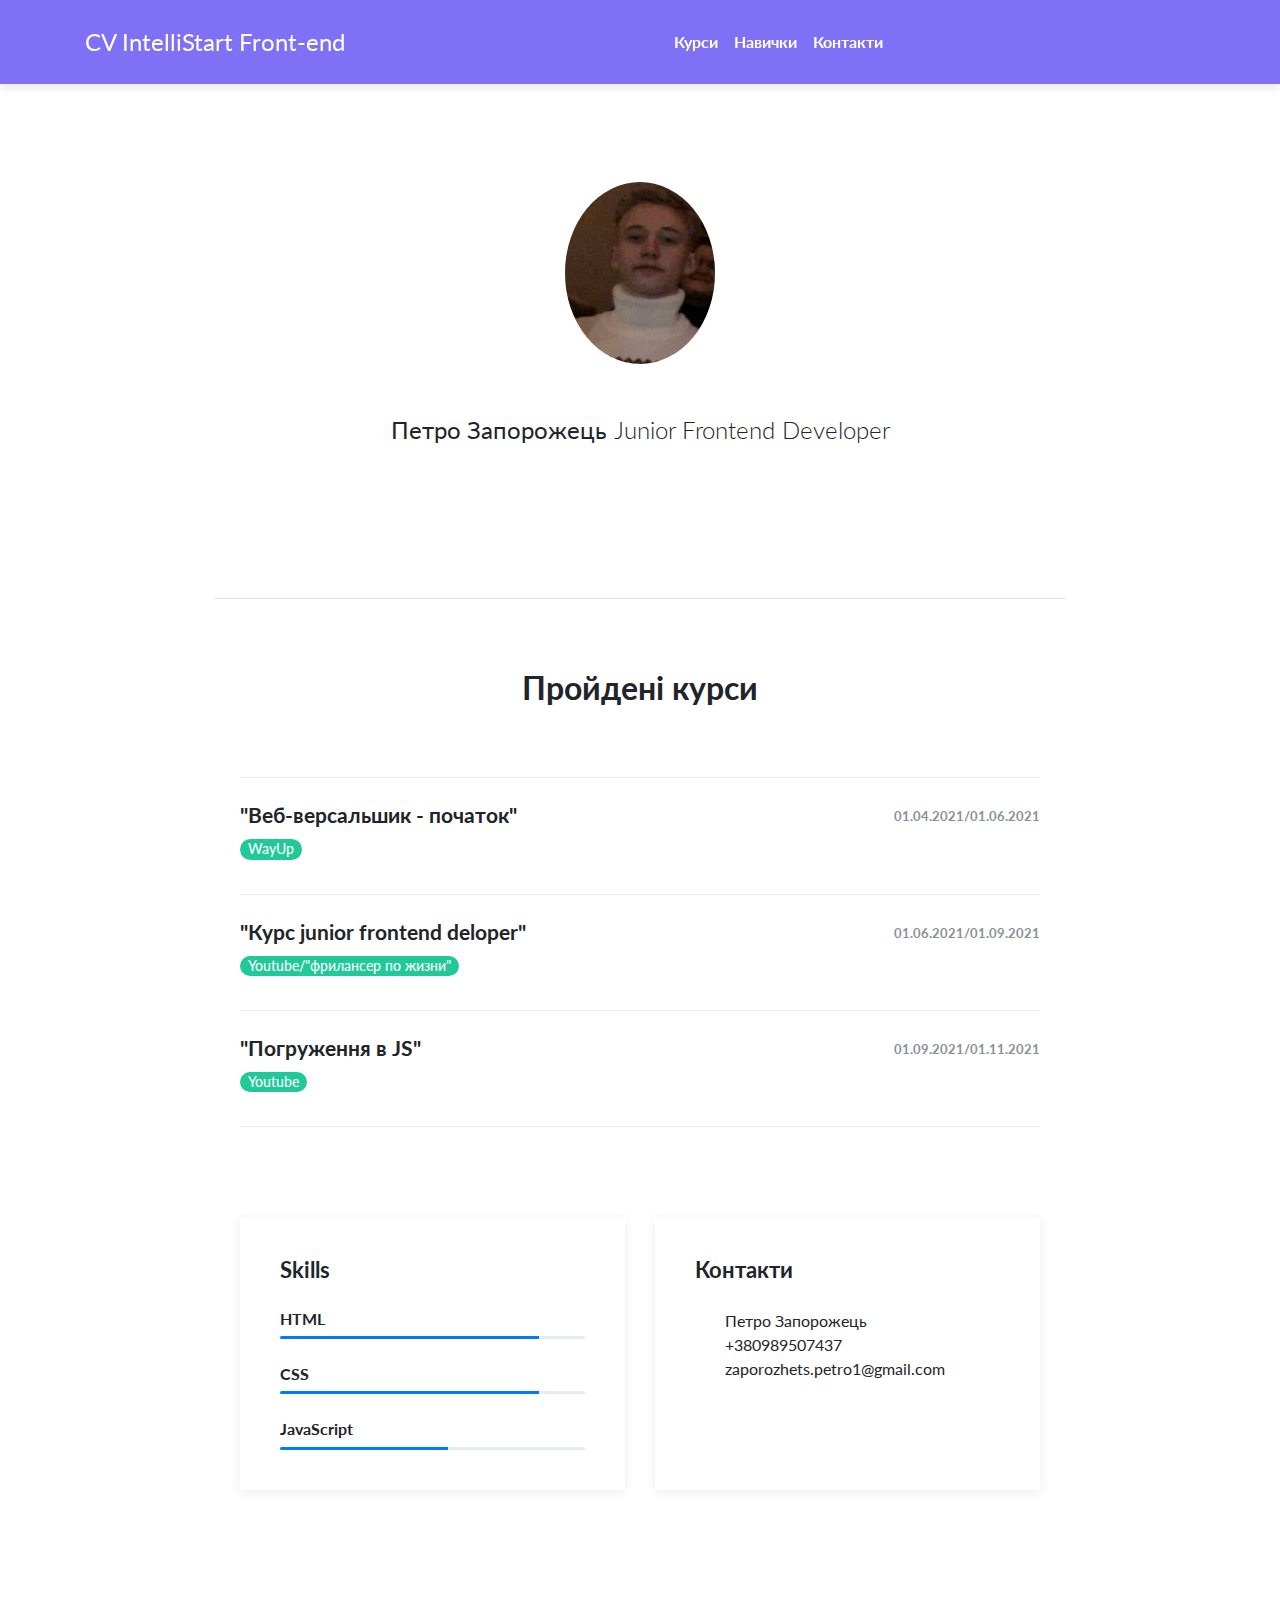
==== index/index.html @ f572585e "Add files via upload" ====
<!DOCTYPE html>
<html>
  <head>
    <meta charset="utf-8">
    <meta name="viewport" content="width=device-width, initial-scale=1">
    <title>cv petro zaporozhets</title>
    <link rel="stylesheet" href="https://maxcdn.bootstrapcdn.com/bootstrap/4.0.0/css/bootstrap.min.css">
    <link rel="stylesheet" href="https://code.ionicframework.com/ionicons/2.0.1/css/ionicons.min.css">
    <link rel="stylesheet" type="text/css" href="css/style.css">
  </head>
  <body>
   <nav class="navbar fixed-top navbar-expand-lg navbar-dark page-navbar gradient">
      <div class="container">
        <a class="navbar-brand logo" href="#">CV IntelliStart Front-end</a>
        <button class="navbar-toggler" type="button" data-toggle="collapse" data-target="#navbarNav" aria-controls="navbarNav" aria-expanded="false" aria-label="Toggle navigation">
          <span class="navbar-toggler-icon"></span>
        </button>
        <div class="collapse navbar-collapse" id="navbarNav">
            <ul class="navbar-nav mx-auto">
              <li class="nav-item item">
                <li class="nav-item item">
                    <a class="nav-link" href="#education">Курси</a>
                </li>
                <li class="nav-item item">
                  <a class="nav-link" href="#skills">Навички</a>
                </li>
                <li class="nav-item item">
                    <a class="nav-link" href="#hobbies">Контакти</a>
                </li>
              </li>
            </ul>
          </div>
      </div>
    </nav>
    <main class="page cv-page">
      <section class="cv-block block-intro border-bottom">
        <div class="container">
          <div class="avatar">
            <img class="img-fluid rounded-circle" src="img/photo.png">
          </div>
          <p><strong>Петро Запорожець</strong> Junior Frontend Developer</p>
        </div>
      </section>
      <section class="cv-block info">
        <div class="container">
          <div class="education group" id="education">
            <h2 class="text-center">Пройдені курси</h2>
            <div class="item">
              <div class="row">
                <div class="col-md-6">
                  <h3>"Веб-версальшик - початок"</h3>
                  <h4 class="organization">WayUp</h4>
                </div>
                <div class="col-md-6">
                  <time class="period">01.04.2021/01.06.2021</time>
                </div>
              </div>
              <p class="text-muted"></p>
            </div>
            <div class="item">
              <div class="row">
                <div class="col-md-6">
                  <h3>"Курс junior frontend deloper"</h3>
                  <h4 class="organization">Youtube/"фрилансер по жизни"</h4>
                </div>
                <div class="col-md-6">
                  <time class="period">01.06.2021/01.09.2021</time>
                </div>
              </div>
              <p class="text-muted"></p>
            </div>
              <div class="item">
              <div class="row">
                <div class="col-md-6">
                  <h3>"Погруження в JS"</h3>
                  <h4 class="organization">Youtube</h4>
                </div>
                <div class="col-md-6">
                  <time class="period">01.09.2021/01.11.2021</time>
                </div>
              </div>
              <p class="text-muted"></p>
            </div>
          </div>
          <div class="group" id="skills">
            <div class="row">
              <div class="col-md-6">
                <div class="skills info-card">
                  <h2>Skills</h2>
                  <h3>HTML</h3>
                  <div class="progress">
                    <div class="progress-bar" role="progressbar" aria-valuenow="70"
                    aria-valuemin="0" aria-valuemax="100" style="width:85%">
                    </div>
                  </div>
                  <h3>CSS</h3>
                  <div class="progress">
                    <div class="progress-bar" role="progressbar" aria-valuenow="70"
                    aria-valuemin="0" aria-valuemax="100" style="width:85%">
                    </div>
                  </div>
                  <h3>JavaScript</h3>
                  <div class="progress">
                    <div class="progress-bar" role="progressbar" aria-valuenow="70"
                    aria-valuemin="0" aria-valuemax="100" style="width:55%">
                    </div>
                  </div>
                </div>
              </div>
              <div class="col-md-6">
                <div class="contact-info info-card">
                  <h2>Контакти</h2>
                  <div class="row">
                    <div class="col-1">
                                          </div>
                  </div>
                  <div class="row">
                    <div class="col-1">
                        <i class="ion-person icon"></i>
                    </div>
                    <div class="col-9">
                      <span>Петро Запорожець</span>
                    </div>
                  </div>
                  <div class="row">
                    <div class="col-1">
                      <i class="ion-ios-telephone icon"></i>
                    </div>
                    <div class="col-9">
                      <span>+380989507437</span>
                    </div>
                  </div>
                  <div class="row">
                    <div class="col-1">
                      <i class="ion-at icon"></i>
                    </div>
                    <div class="col-9">
                      <span>zaporozhets.petro1@gmail.com</span>
                    </div>
                  </div>
                </div>
              </div>
            </div>
          </div>
        </div>
      </section>
    </main>
  </body>
  <script src="https://code.jquery.com/jquery-3.2.1.min.js"></script>
  <script src="https://maxcdn.bootstrapcdn.com/bootstrap/4.0.0/js/bootstrap.min.js"></script>
  <script src="js/script.js"></script>
</html>
---- index/css/style.css ----
@import url("https://fonts.googleapis.com/css?family=Lato:300,400");

body{
     font-family: 'Lato', sans-serif;
}

.page-navbar.navbar{
    box-shadow: 0 4px 10px rgba(0, 0, 0, 0.1);
}

.page-navbar .navbar-nav .nav-item a{
    font-weight: bold;
}

.page-navbar.navbar-dark .navbar-nav .nav-link {
    color: #fff;
}

.page-navbar .logo{
    font-size: 1.5rem;
}

.page-navbar.fixed-top + .page{
    padding-top: 62px;
}


.gradient{
    background: #7f70f5;
    color: #fff !important;
}

.cv-block{
    padding-bottom: 60px;
    padding-top: 60px;
}

.cv-block.block-intro{
    text-align: center;
    max-width: 850px;
    margin: auto;
}



.cv-block.block-intro p{
    font-size: 1.5em;
    font-weight: 300;
    margin-bottom: 30px;
}

.cv-block.block-intro .btn {
  padding: 0.375rem 1rem;
  border-radius: 2em;
 }

.cv-block.block-intro .avatar{
    width: 150px;
    height: 200px;
    background-size: cover;
    background-repeat: no-repeat;
    margin: auto;
    border-radius: 100px;
    margin-bottom: 30px;
}

.cv-block.info{
    padding-top: 70px;
}

.cv-block.info h2{
    font-weight: bold;
    margin-bottom: 70px;
}

.cv-block.info h3{
    font-size: 1.3rem;
}

.cv-block.info .group{
    max-width: 800px;
    margin: auto;
}

.cv-block.info .group:not(:first-child){
    margin-top: 90px;
}

.cv-block.info .group .period{
    font-size: 0.8rem;
    float: none;
    font-weight: bold;
    margin-top: 4px;
    color: #6c757d;
    opacity: 0.8;
}

.cv-block.info .group .organization{
    font-size: 0.85em;
    background-color: #0ea0ff;
    display: inline-block;
    color: #fff;
    padding: 2px 8px;
    border-radius: 2em;
}

.cv-block.info .education.group .organization{
    background-color: #20c997; 
}

.cv-block.info .group .item{
    padding-bottom: 10px;
    margin-bottom: 25px;
    border-bottom: 1px solid #eee;
}

.cv-block.info .group h2 + .item{
    padding-top:25px;
    border-top: 1px solid #eee;
}

.cv-block.info .group .item .row{
    margin-bottom: 5px;
}
.cv-block.info .education h3{
    font-weight: bold;
}
.cv-block .info-card{
    padding: 40px;
    box-shadow: 0px 2px 10px rgba(0, 0, 0, 0.075);
    height: 100%;
}

.cv-block .info-card h2{
    margin-top: 0;
    margin-bottom: 24px !important;
    font-size: 1.4rem;
}

.cv-block .info-card.skills h3{
    margin-top: 25px;
    font-size: 1rem;
    font-weight: bold;
}

.cv-block .info-card.skills .progress{
    height: 3px;
}

.cv-block .info-card.contact-info .icon{
    font-size: 1.3em;
    color: #c9c9c9;
    position: relative;
    bottom: 4px;
}

@media (min-width: 768px) {

    .cv-block {
        padding-bottom: 120px;
        padding-top: 120px; 
    }

    .cv-block.info .group .period {
        float: right; 
    }
}

@media (min-width: 576px){
    .navbar {
        padding-top: 1.2rem;
        padding-bottom:1.2rem;
    }

    .portfolio-navbar.fixed-top + .page{
        padding-top: 6rem;
    }
}
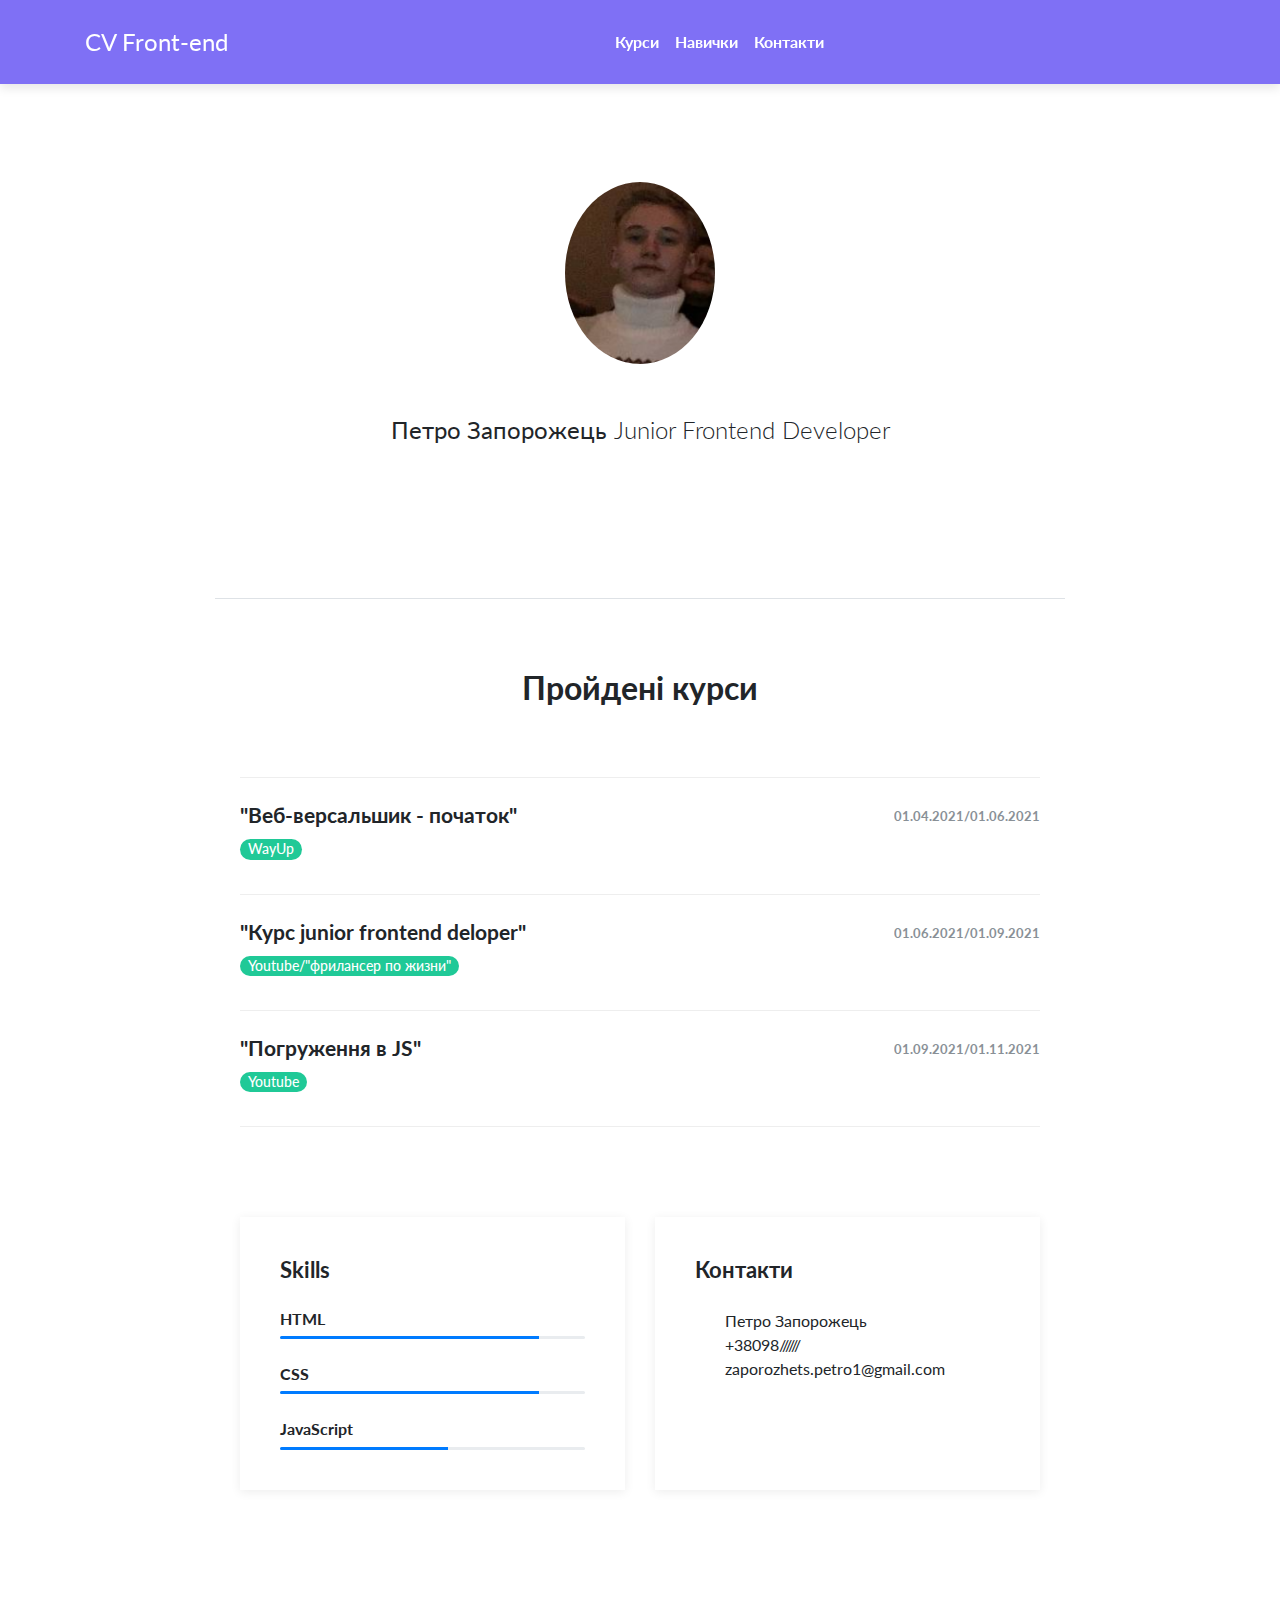
==== commit f5086168: "Update index.html" ====
--- a/index/index.html
+++ b/index/index.html
@@ -11,7 +11,7 @@
   <body>
    <nav class="navbar fixed-top navbar-expand-lg navbar-dark page-navbar gradient">
       <div class="container">
-        <a class="navbar-brand logo" href="#">CV IntelliStart Front-end</a>
+        <a class="navbar-brand logo" href="#">CV Front-end</a>
         <button class="navbar-toggler" type="button" data-toggle="collapse" data-target="#navbarNav" aria-controls="navbarNav" aria-expanded="false" aria-label="Toggle navigation">
           <span class="navbar-toggler-icon"></span>
         </button>
@@ -127,7 +127,7 @@
                       <i class="ion-ios-telephone icon"></i>
                     </div>
                     <div class="col-9">
-                      <span>+380989507437</span>
+                      <span>+38098//////</span>
                     </div>
                   </div>
                   <div class="row">
